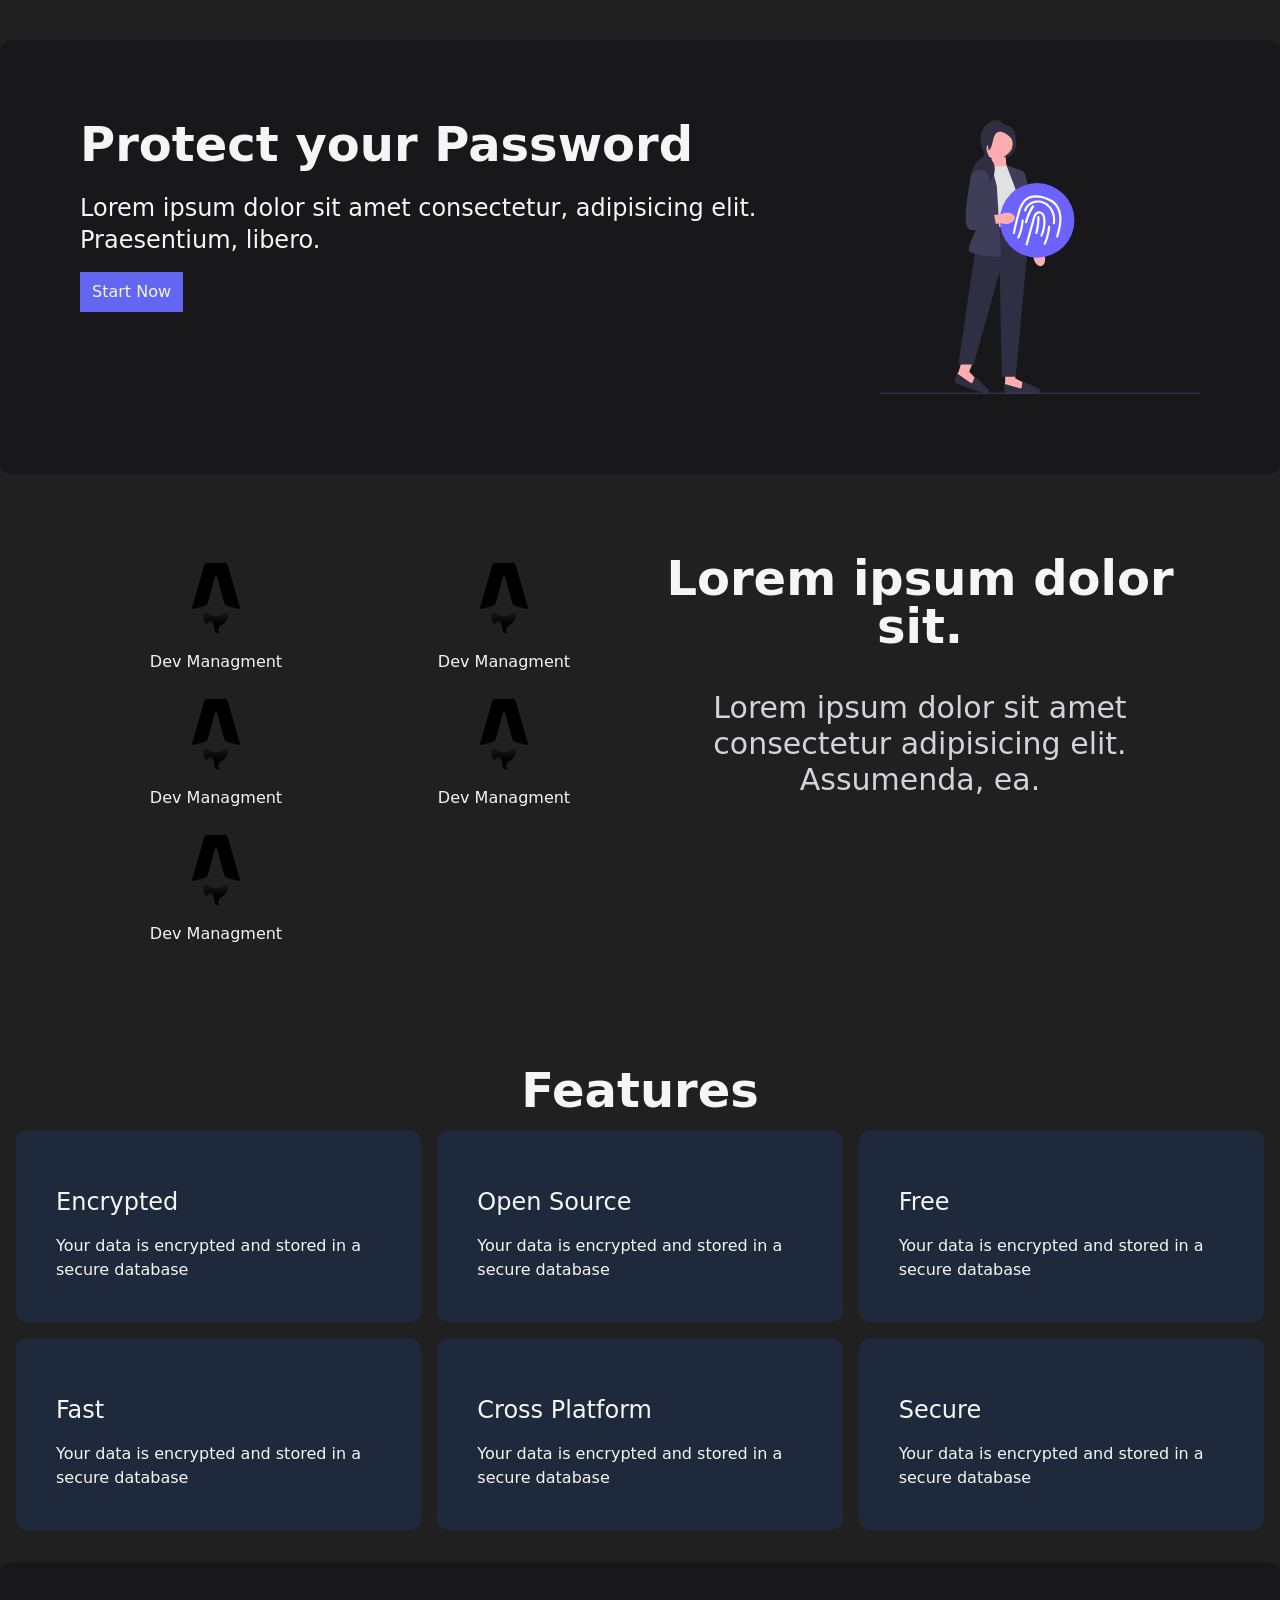
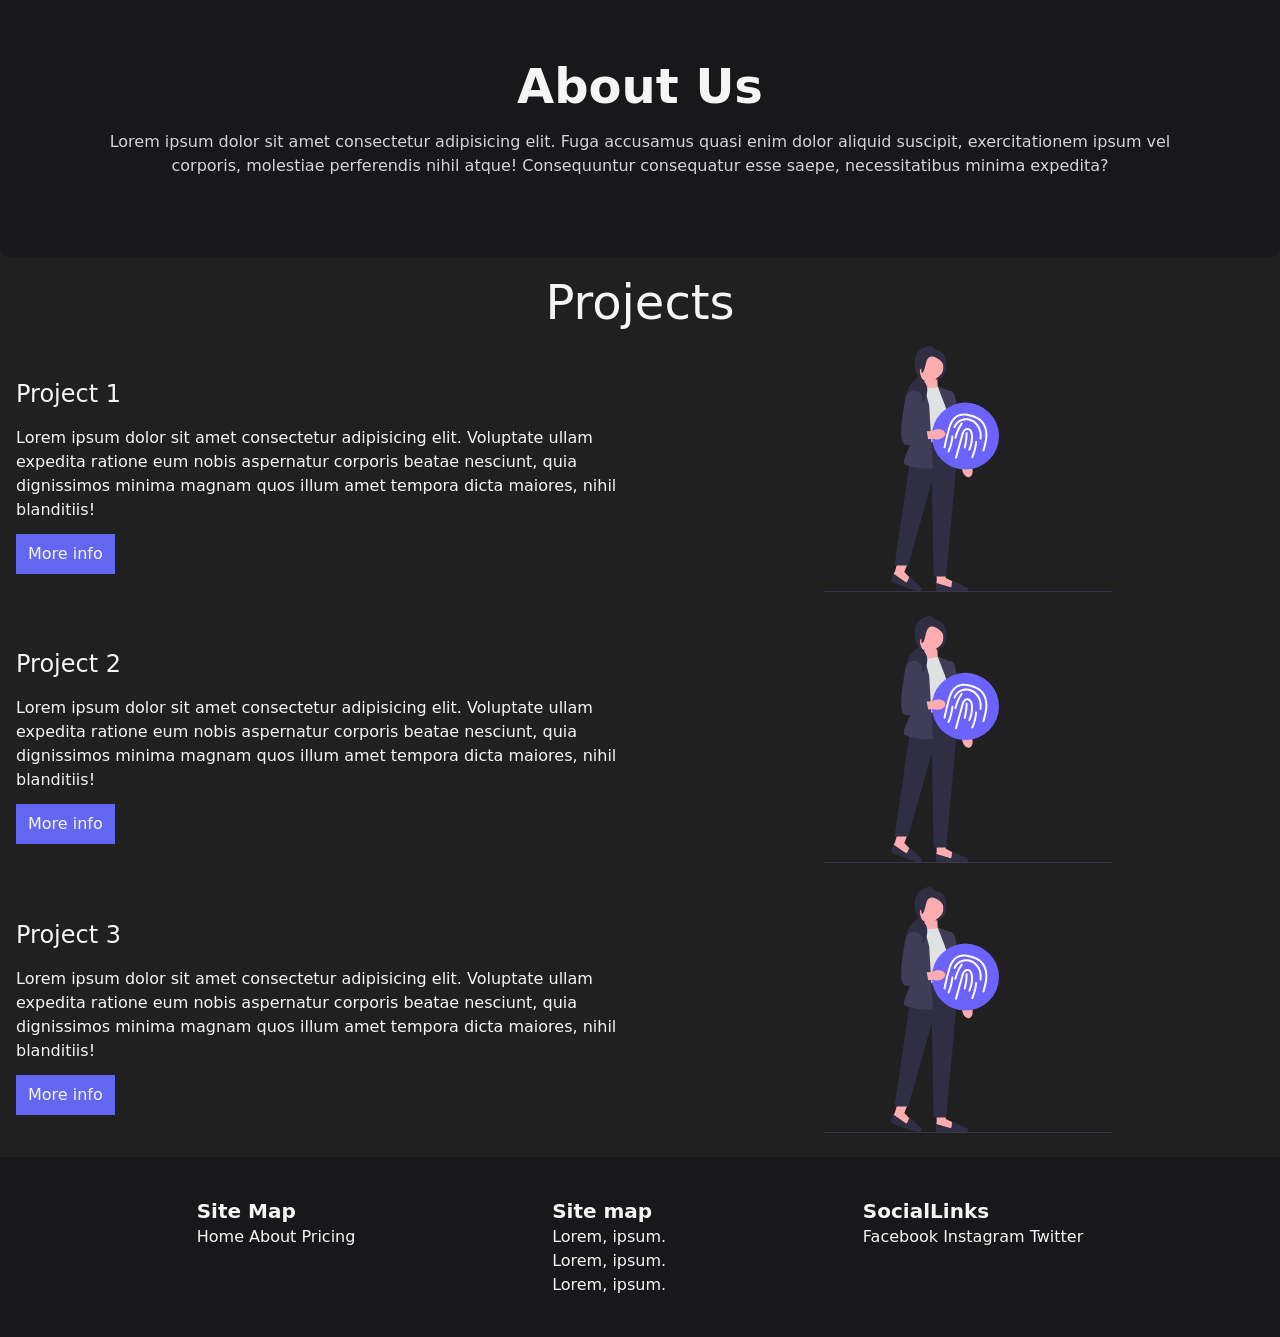
==== index.html @ 0c5e1792 "Updates" ====
<!DOCTYPE html>
<html lang="en">
  <head>
    <meta charset="UTF-8">
    <meta http-equiv="X-UA-Compatible" content="IE=edge">
    <meta name="viewport" content="width=device-width, initial-scale=1.0">
    <title>Astro Landing-Bienvenidos</title>
  <link rel="stylesheet" href="/_astro/about.255d7c47.css" /></head>
  <body>
    <main class="mx-auto container md:pt-10">
      <header class="bg-zinc-900 flex flex-col md:flex-row  p-20 gap-3 text-center md:text-left rounded-xl">
    <div>
        <h1 class="text-5xl font-bold pb-2">Protect your Password</h1>
        <p class="my-4 text-2xl">Lorem ipsum dolor sit amet consectetur, adipisicing elit. Praesentium, libero.</p>
        <button class="bg-indigo-500 px-3 py-2 hover:bg-indigo-400">Start Now</button>
    </div>
    <img class="w-80" src="images/fingerprint.svg" alt="">
</header><section class="flex flex-col py-10 md:flex-row md:p-20 gap-y-10">
    <div class="flex-1 grid grid-cols-2 gap-4">
        <div class="text-center">
            <img src="favicon.svg" class="w-20 m-auto">
            <p class="mt-4">Dev Managment</p>
        </div>
        <div class="text-center">
            <img src="favicon.svg" class="w-20 m-auto">
            <p class="mt-4">Dev Managment</p>
        </div>
        <div class="text-center">
            <img src="favicon.svg" class="w-20 m-auto">
            <p class="mt-4">Dev Managment</p>
        </div>
        <div class="text-center">
            <img src="favicon.svg" class="w-20 m-auto">
            <p class="mt-4">Dev Managment</p>
        </div>
        <div class="text-center">
            <img src="favicon.svg" class="w-20 m-auto">
            <p class="mt-4">Dev Managment</p>
        </div>
    </div>
    <div class="flex flex-1 flex-col gap-10 text-center">
        <h2 class="text-5xl font-bold">Lorem ipsum dolor sit.</h2>
        <p class="text-3xl text-zinc-300">Lorem ipsum dolor sit amet consectetur adipisicing elit. Assumenda, ea.</p>
    </div>
</section><h1 class="text-center font-bold text-5xl mt-10">Features</h1>

<div class="grid md:grid-cols-3 gap-4 p-4 ">
  <div class="bg-slate-800 p-10 rounded-xl">
        <h2 class="text-2xl font-bol my-4">Encrypted</h2>
        <p>Your data is encrypted and stored in a secure database</p>
      </div><div class="bg-slate-800 p-10 rounded-xl">
        <h2 class="text-2xl font-bol my-4">Open Source</h2>
        <p>Your data is encrypted and stored in a secure database</p>
      </div><div class="bg-slate-800 p-10 rounded-xl">
        <h2 class="text-2xl font-bol my-4">Free</h2>
        <p>Your data is encrypted and stored in a secure database</p>
      </div><div class="bg-slate-800 p-10 rounded-xl">
        <h2 class="text-2xl font-bol my-4">Fast</h2>
        <p>Your data is encrypted and stored in a secure database</p>
      </div><div class="bg-slate-800 p-10 rounded-xl">
        <h2 class="text-2xl font-bol my-4">Cross Platform</h2>
        <p>Your data is encrypted and stored in a secure database</p>
      </div><div class="bg-slate-800 p-10 rounded-xl">
        <h2 class="text-2xl font-bol my-4">Secure</h2>
        <p>Your data is encrypted and stored in a secure database</p>
      </div>
</div><section class="bg-zinc-900 p-20 rounded-xl my-4 text-center">
    <h2 class="text-5xl font-bold my-5">About Us</h2>
    <p class="text-zinc-300">Lorem ipsum dolor sit amet consectetur adipisicing elit. Fuga accusamus quasi enim dolor aliquid suscipit, exercitationem ipsum vel corporis, molestiae perferendis nihil atque! Consequuntur consequatur esse saepe, necessitatibus minima expedita?</p>
</section><h2 class="fon-bold text-5xl my-5 text-center m-8">Projects</h2>

<div class="flex flex-col md:flex-row text-center md:text-left mb-6">
      <div class="flex-1 p-4">
        <h2 class="text-2xl font-bol my-4">Project 1</h2>
        <p class="my-3">Lorem ipsum dolor sit amet consectetur adipisicing elit. Voluptate ullam expedita ratione eum nobis aspernatur corporis beatae nesciunt, quia dignissimos minima magnam quos illum amet tempora dicta maiores, nihil blanditiis!</p>
        <button class="bg-indigo-500 px-3 py-2 hover:bg-indigo-400">
            More info
        </button>
      </div>
      <div class="flex-1">
        <img src="images/fingerprint.svg" alt="icon" class="w-72 m-auto">
      </div>
    </div><div class="flex flex-col md:flex-row text-center md:text-left mb-6">
      <div class="flex-1 p-4">
        <h2 class="text-2xl font-bol my-4">Project 2</h2>
        <p class="my-3">Lorem ipsum dolor sit amet consectetur adipisicing elit. Voluptate ullam expedita ratione eum nobis aspernatur corporis beatae nesciunt, quia dignissimos minima magnam quos illum amet tempora dicta maiores, nihil blanditiis!</p>
        <button class="bg-indigo-500 px-3 py-2 hover:bg-indigo-400">
            More info
        </button>
      </div>
      <div class="flex-1">
        <img src="images/fingerprint.svg" alt="icon" class="w-72 m-auto">
      </div>
    </div><div class="flex flex-col md:flex-row text-center md:text-left mb-6">
      <div class="flex-1 p-4">
        <h2 class="text-2xl font-bol my-4">Project 3</h2>
        <p class="my-3">Lorem ipsum dolor sit amet consectetur adipisicing elit. Voluptate ullam expedita ratione eum nobis aspernatur corporis beatae nesciunt, quia dignissimos minima magnam quos illum amet tempora dicta maiores, nihil blanditiis!</p>
        <button class="bg-indigo-500 px-3 py-2 hover:bg-indigo-400">
            More info
        </button>
      </div>
      <div class="flex-1">
        <img src="images/fingerprint.svg" alt="icon" class="w-72 m-auto">
      </div>
    </div>
    </main>
    <footer class="bg-zinc-900 flex py-10 gap-4 ">
   <div class="container mx-auto flex flex-col justify-evenly text-center md:text-left md:flex-row gap-y-4">
    <div>
        <h4 class="font-bold text-xl">Site Map</h4>
        <a href="/">Home</a>
        <a href="/about">About</a>
        <a href="/pricing">Pricing</a>
    </div>
    <div>
        <h4 class="font-bold text-xl">Site map</h4>
        <p>Lorem, ipsum.</p>
        <p>Lorem, ipsum.</p>
        <p>Lorem, ipsum.</p>
    </div>
    <div>
        <h4 class="font-bold text-xl">SocialLinks</h4>
        <a href="/">Facebook</a>
        <a href="/about">Instagram</a>
        <a href="/pricing">Twitter</a>
    </div>
   </div>
</footer>
</body></html>
---- _astro/about.255d7c47.css ----
*,:before,:after{box-sizing:border-box;border-width:0;border-style:solid;border-color:#e5e7eb}:before,:after{--tw-content: ""}html{line-height:1.5;-webkit-text-size-adjust:100%;-moz-tab-size:4;-o-tab-size:4;tab-size:4;font-family:ui-sans-serif,system-ui,-apple-system,BlinkMacSystemFont,Segoe UI,Roboto,Helvetica Neue,Arial,Noto Sans,sans-serif,"Apple Color Emoji","Segoe UI Emoji",Segoe UI Symbol,"Noto Color Emoji";font-feature-settings:normal}body{margin:0;line-height:inherit}hr{height:0;color:inherit;border-top-width:1px}abbr:where([title]){-webkit-text-decoration:underline dotted;text-decoration:underline dotted}h1,h2,h3,h4,h5,h6{font-size:inherit;font-weight:inherit}a{color:inherit;text-decoration:inherit}b,strong{font-weight:bolder}code,kbd,samp,pre{font-family:ui-monospace,SFMono-Regular,Menlo,Monaco,Consolas,Liberation Mono,Courier New,monospace;font-size:1em}small{font-size:80%}sub,sup{font-size:75%;line-height:0;position:relative;vertical-align:baseline}sub{bottom:-.25em}sup{top:-.5em}table{text-indent:0;border-color:inherit;border-collapse:collapse}button,input,optgroup,select,textarea{font-family:inherit;font-size:100%;font-weight:inherit;line-height:inherit;color:inherit;margin:0;padding:0}button,select{text-transform:none}button,[type=button],[type=reset],[type=submit]{-webkit-appearance:button;background-color:transparent;background-image:none}:-moz-focusring{outline:auto}:-moz-ui-invalid{box-shadow:none}progress{vertical-align:baseline}::-webkit-inner-spin-button,::-webkit-outer-spin-button{height:auto}[type=search]{-webkit-appearance:textfield;outline-offset:-2px}::-webkit-search-decoration{-webkit-appearance:none}::-webkit-file-upload-button{-webkit-appearance:button;font:inherit}summary{display:list-item}blockquote,dl,dd,h1,h2,h3,h4,h5,h6,hr,figure,p,pre{margin:0}fieldset{margin:0;padding:0}legend{padding:0}ol,ul,menu{list-style:none;margin:0;padding:0}textarea{resize:vertical}input::-moz-placeholder,textarea::-moz-placeholder{opacity:1;color:#9ca3af}input::placeholder,textarea::placeholder{opacity:1;color:#9ca3af}button,[role=button]{cursor:pointer}:disabled{cursor:default}img,svg,video,canvas,audio,iframe,embed,object{display:block;vertical-align:middle}img,video{max-width:100%;height:auto}[hidden]{display:none}*,:before,:after{--tw-border-spacing-x: 0;--tw-border-spacing-y: 0;--tw-translate-x: 0;--tw-translate-y: 0;--tw-rotate: 0;--tw-skew-x: 0;--tw-skew-y: 0;--tw-scale-x: 1;--tw-scale-y: 1;--tw-pan-x: ;--tw-pan-y: ;--tw-pinch-zoom: ;--tw-scroll-snap-strictness: proximity;--tw-ordinal: ;--tw-slashed-zero: ;--tw-numeric-figure: ;--tw-numeric-spacing: ;--tw-numeric-fraction: ;--tw-ring-inset: ;--tw-ring-offset-width: 0px;--tw-ring-offset-color: #fff;--tw-ring-color: rgb(59 130 246 / .5);--tw-ring-offset-shadow: 0 0 #0000;--tw-ring-shadow: 0 0 #0000;--tw-shadow: 0 0 #0000;--tw-shadow-colored: 0 0 #0000;--tw-blur: ;--tw-brightness: ;--tw-contrast: ;--tw-grayscale: ;--tw-hue-rotate: ;--tw-invert: ;--tw-saturate: ;--tw-sepia: ;--tw-drop-shadow: ;--tw-backdrop-blur: ;--tw-backdrop-brightness: ;--tw-backdrop-contrast: ;--tw-backdrop-grayscale: ;--tw-backdrop-hue-rotate: ;--tw-backdrop-invert: ;--tw-backdrop-opacity: ;--tw-backdrop-saturate: ;--tw-backdrop-sepia: }::backdrop{--tw-border-spacing-x: 0;--tw-border-spacing-y: 0;--tw-translate-x: 0;--tw-translate-y: 0;--tw-rotate: 0;--tw-skew-x: 0;--tw-skew-y: 0;--tw-scale-x: 1;--tw-scale-y: 1;--tw-pan-x: ;--tw-pan-y: ;--tw-pinch-zoom: ;--tw-scroll-snap-strictness: proximity;--tw-ordinal: ;--tw-slashed-zero: ;--tw-numeric-figure: ;--tw-numeric-spacing: ;--tw-numeric-fraction: ;--tw-ring-inset: ;--tw-ring-offset-width: 0px;--tw-ring-offset-color: #fff;--tw-ring-color: rgb(59 130 246 / .5);--tw-ring-offset-shadow: 0 0 #0000;--tw-ring-shadow: 0 0 #0000;--tw-shadow: 0 0 #0000;--tw-shadow-colored: 0 0 #0000;--tw-blur: ;--tw-brightness: ;--tw-contrast: ;--tw-grayscale: ;--tw-hue-rotate: ;--tw-invert: ;--tw-saturate: ;--tw-sepia: ;--tw-drop-shadow: ;--tw-backdrop-blur: ;--tw-backdrop-brightness: ;--tw-backdrop-contrast: ;--tw-backdrop-grayscale: ;--tw-backdrop-hue-rotate: ;--tw-backdrop-invert: ;--tw-backdrop-opacity: ;--tw-backdrop-saturate: ;--tw-backdrop-sepia: }.container{width:100%}@media (min-width: 640px){.container{max-width:640px}}@media (min-width: 768px){.container{max-width:768px}}@media (min-width: 1024px){.container{max-width:1024px}}@media (min-width: 1280px){.container{max-width:1280px}}@media (min-width: 1536px){.container{max-width:1536px}}.m-auto{margin:auto}.m-8{margin:2rem}.mx-auto{margin-left:auto;margin-right:auto}.my-4{margin-top:1rem;margin-bottom:1rem}.my-5{margin-top:1.25rem;margin-bottom:1.25rem}.my-3{margin-top:.75rem;margin-bottom:.75rem}.mt-10{margin-top:2.5rem}.mt-4{margin-top:1rem}.mb-6{margin-bottom:1.5rem}.flex{display:flex}.grid{display:grid}.w-80{width:20rem}.w-20{width:5rem}.w-72{width:18rem}.flex-1{flex:1 1 0%}.grid-cols-2{grid-template-columns:repeat(2,minmax(0,1fr))}.flex-col{flex-direction:column}.justify-evenly{justify-content:space-evenly}.gap-4{gap:1rem}.gap-3{gap:.75rem}.gap-10{gap:2.5rem}.gap-y-4{row-gap:1rem}.gap-y-10{row-gap:2.5rem}.rounded-xl{border-radius:.75rem}.bg-zinc-900{--tw-bg-opacity: 1;background-color:rgb(24 24 27 / var(--tw-bg-opacity))}.bg-slate-800{--tw-bg-opacity: 1;background-color:rgb(30 41 59 / var(--tw-bg-opacity))}.bg-indigo-500{--tw-bg-opacity: 1;background-color:rgb(99 102 241 / var(--tw-bg-opacity))}.p-20{padding:5rem}.p-4{padding:1rem}.p-10{padding:2.5rem}.py-10{padding-top:2.5rem;padding-bottom:2.5rem}.px-3{padding-left:.75rem;padding-right:.75rem}.py-2{padding-top:.5rem;padding-bottom:.5rem}.pb-2{padding-bottom:.5rem}.text-center{text-align:center}.text-xl{font-size:1.25rem;line-height:1.75rem}.text-5xl{font-size:3rem;line-height:1}.text-2xl{font-size:1.5rem;line-height:2rem}.text-3xl{font-size:1.875rem;line-height:2.25rem}.font-bold{font-weight:700}.text-zinc-300{--tw-text-opacity: 1;color:rgb(212 212 216 / var(--tw-text-opacity))}.hover\:bg-indigo-400:hover{--tw-bg-opacity: 1;background-color:rgb(129 140 248 / var(--tw-bg-opacity))}@media (min-width: 768px){.md\:grid-cols-3{grid-template-columns:repeat(3,minmax(0,1fr))}.md\:flex-row{flex-direction:row}.md\:p-20{padding:5rem}.md\:pt-10{padding-top:2.5rem}.md\:text-left{text-align:left}}body{background:#202020;color:#f5f5f5}
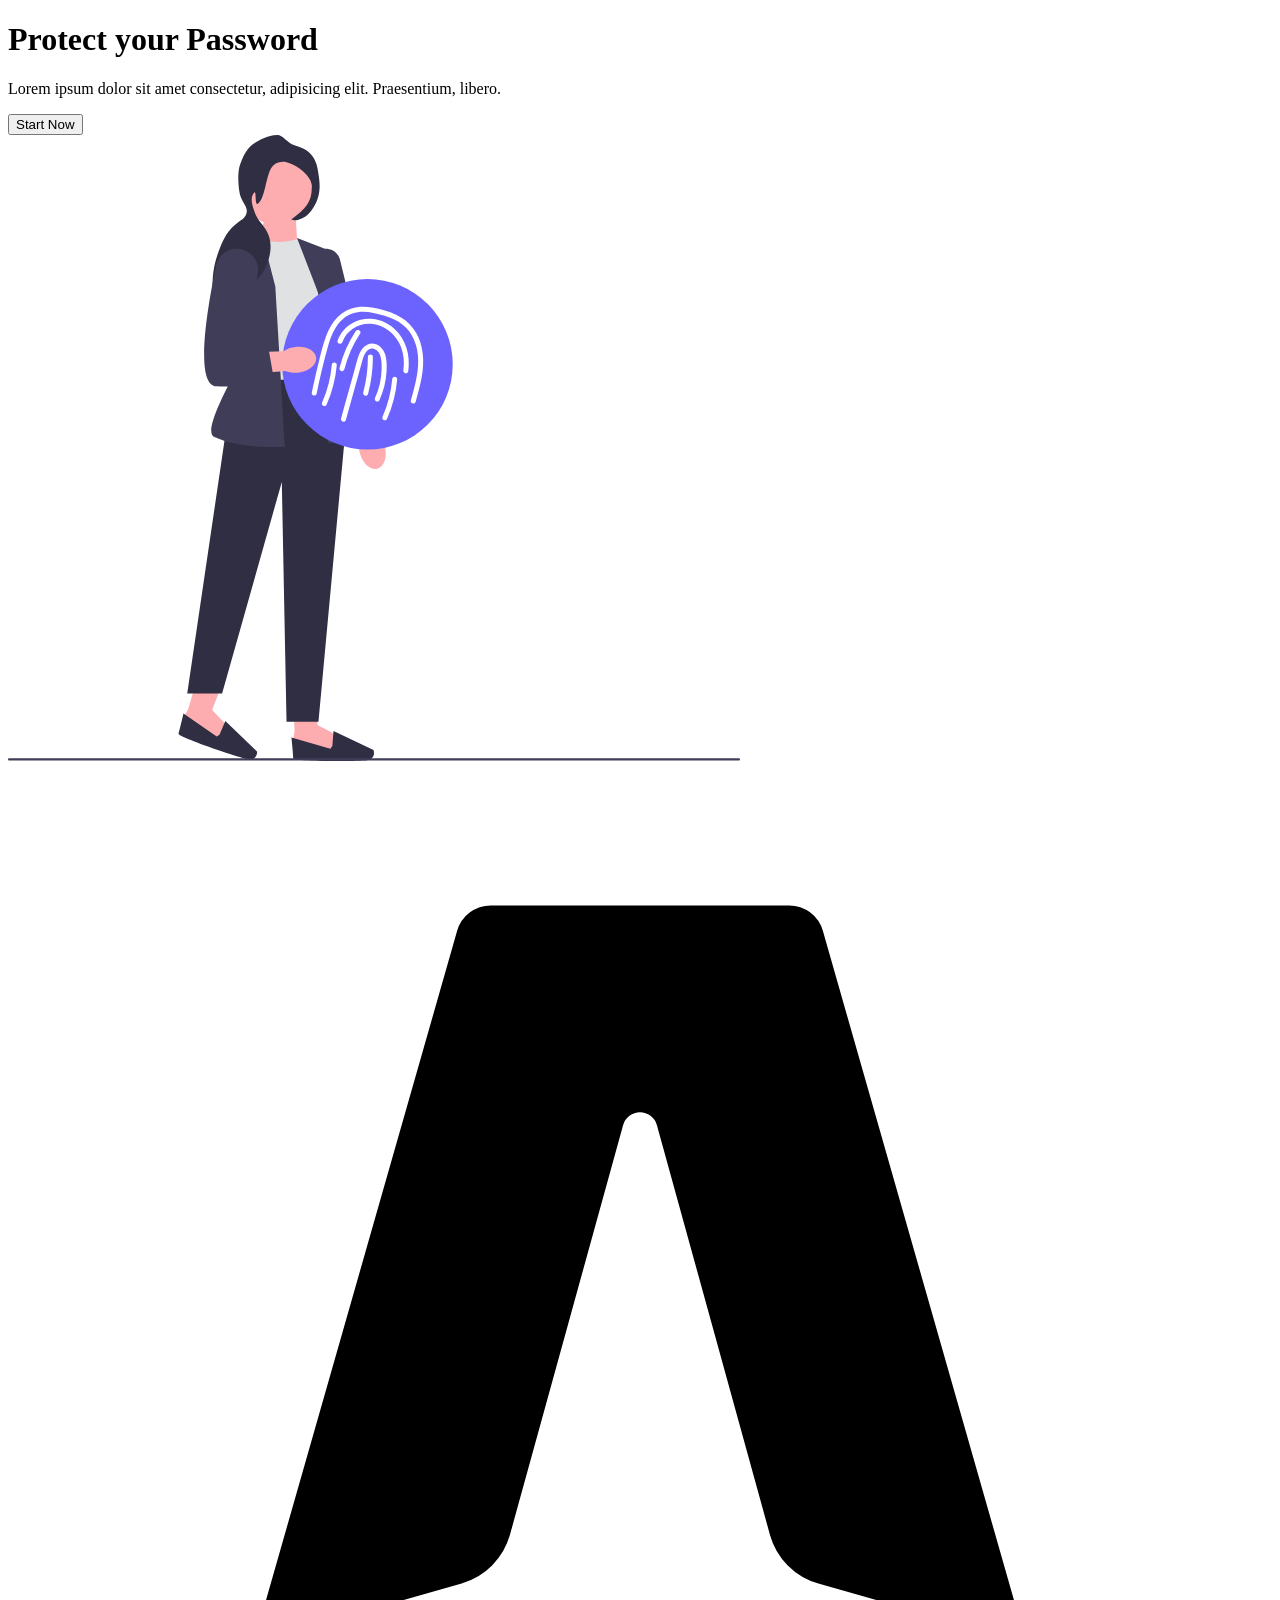
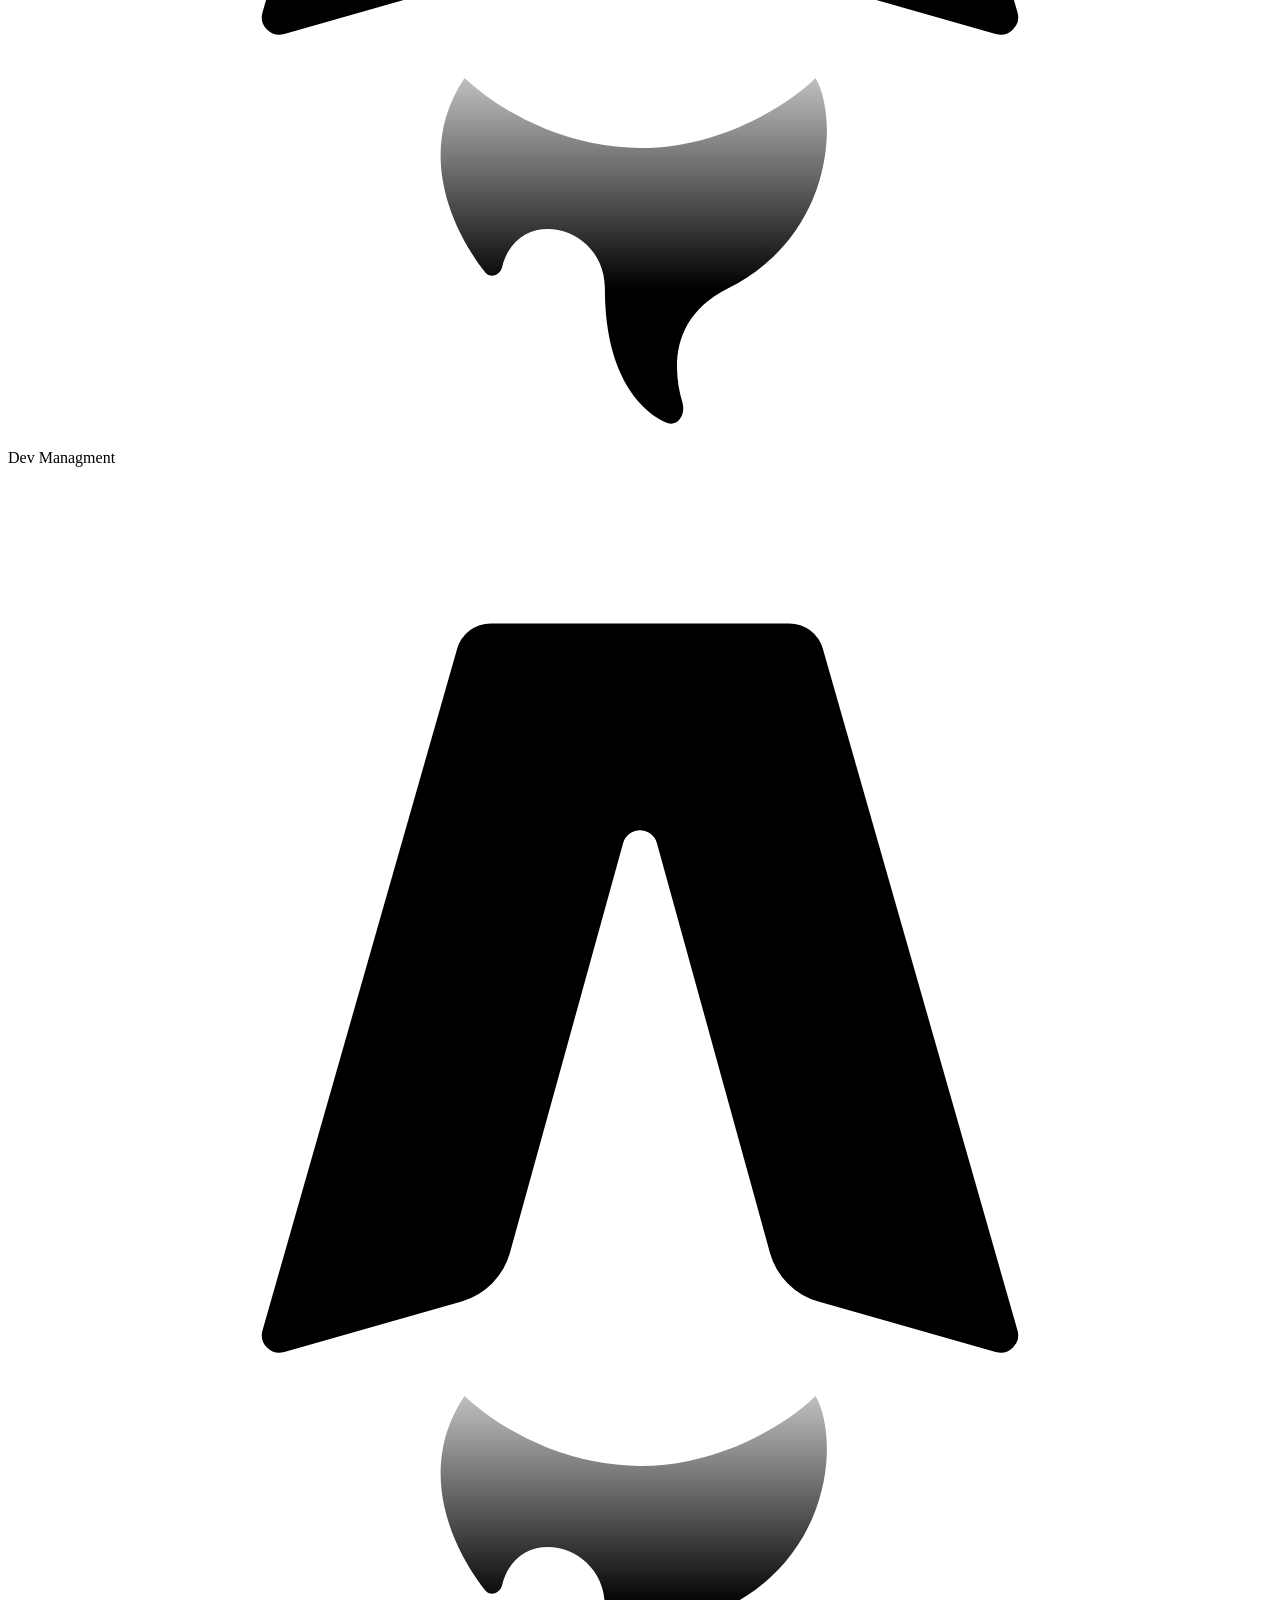
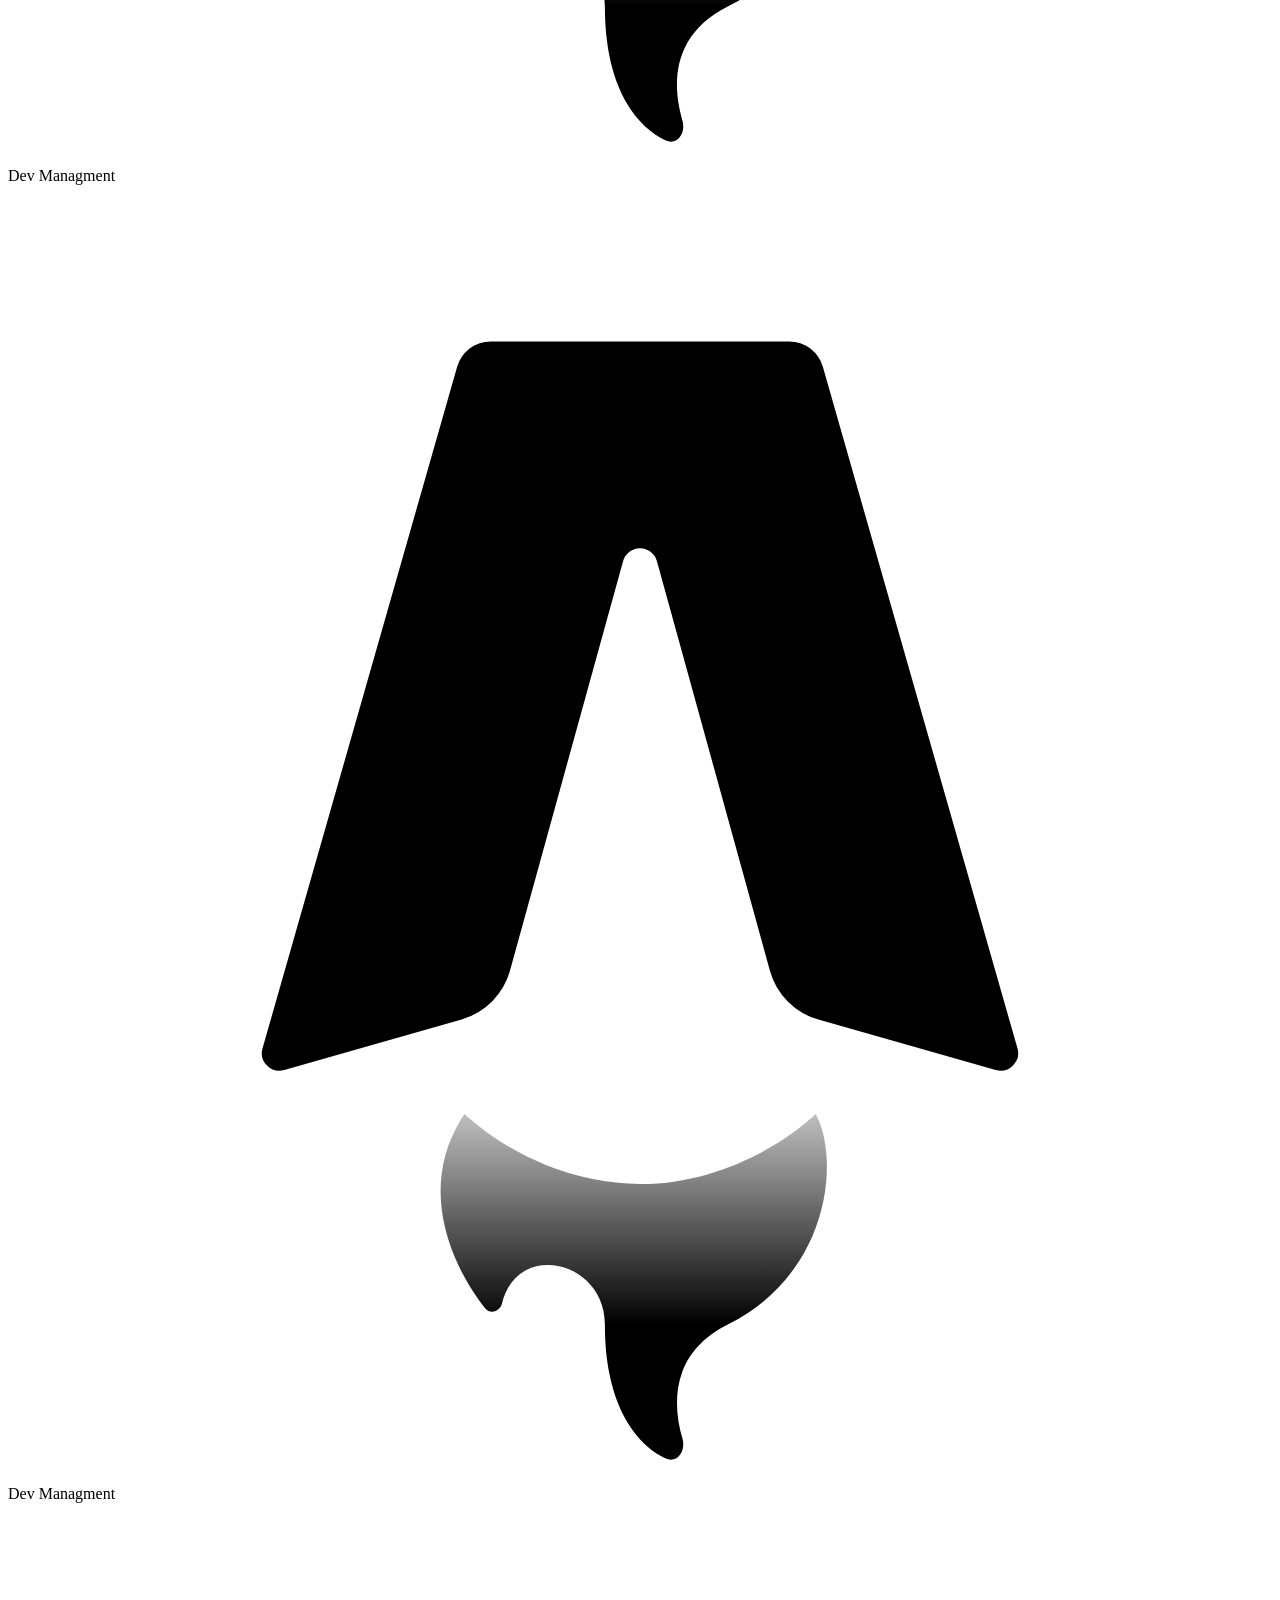
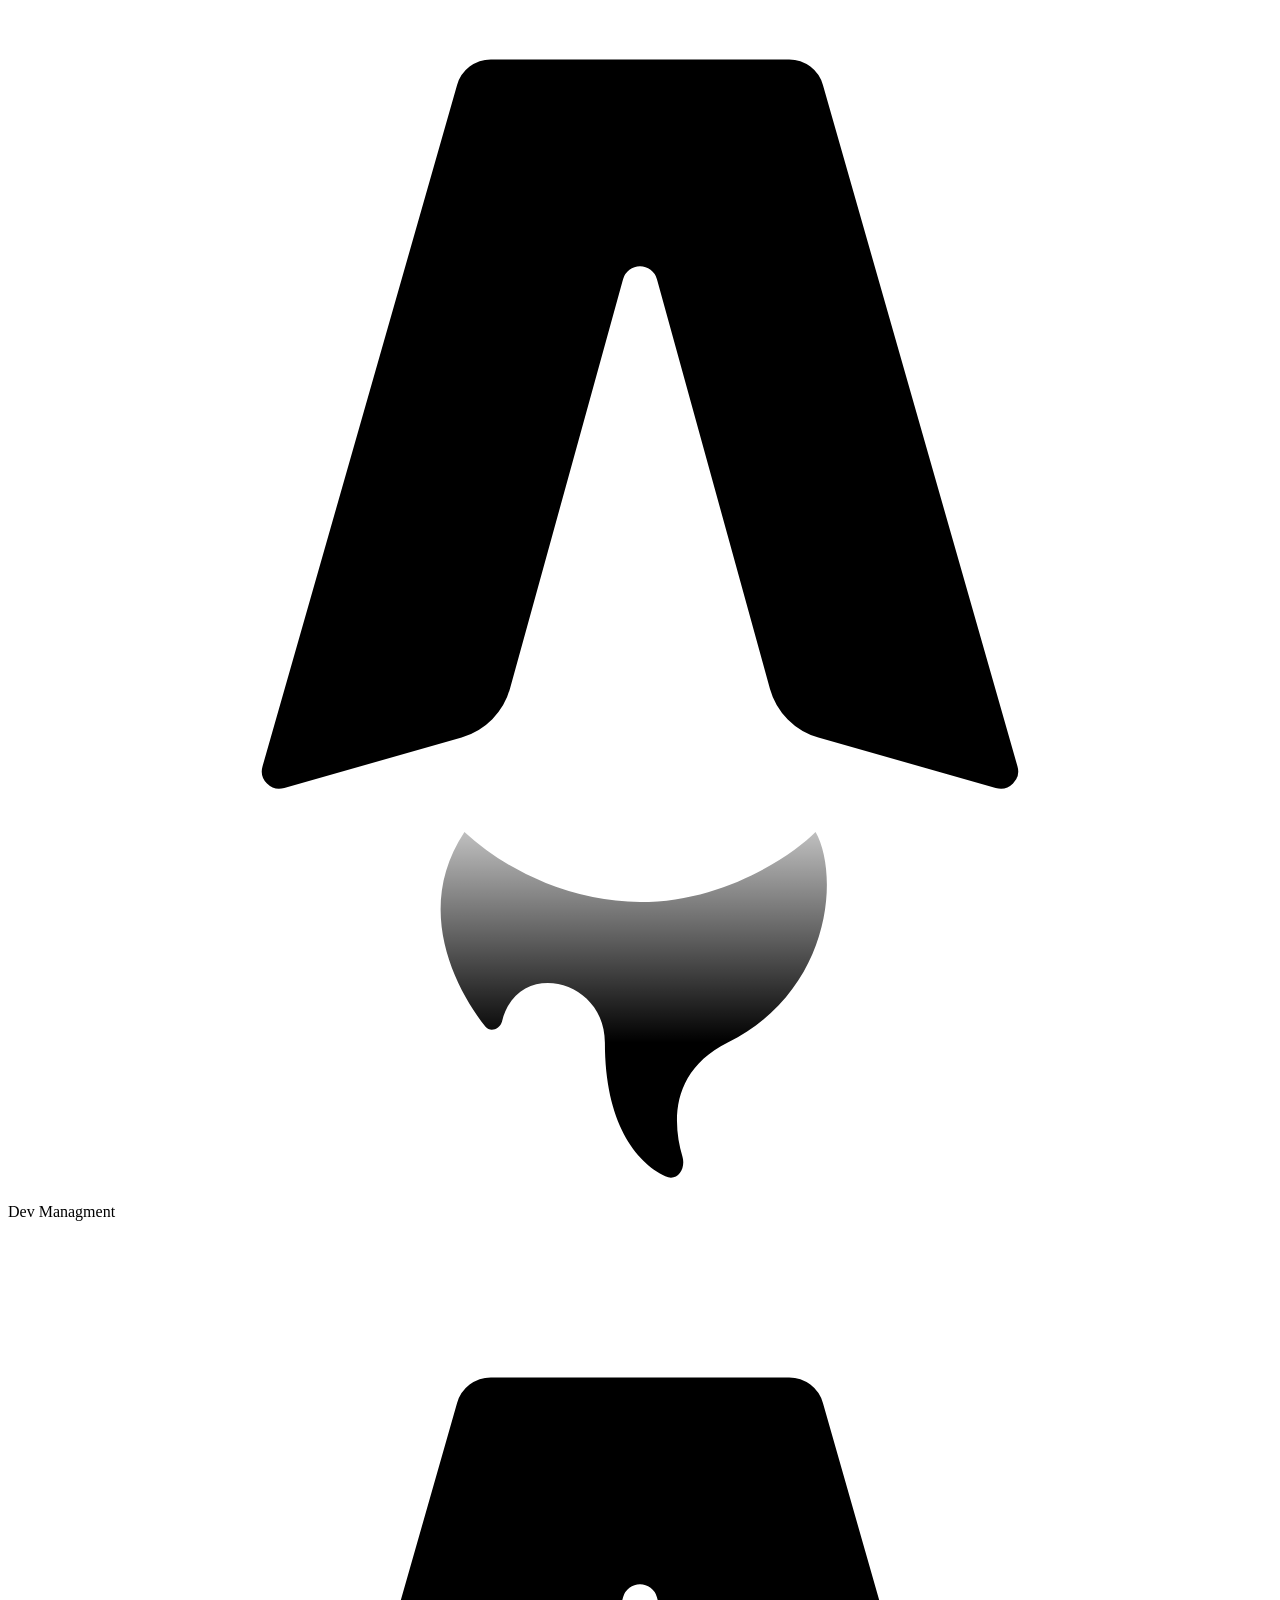
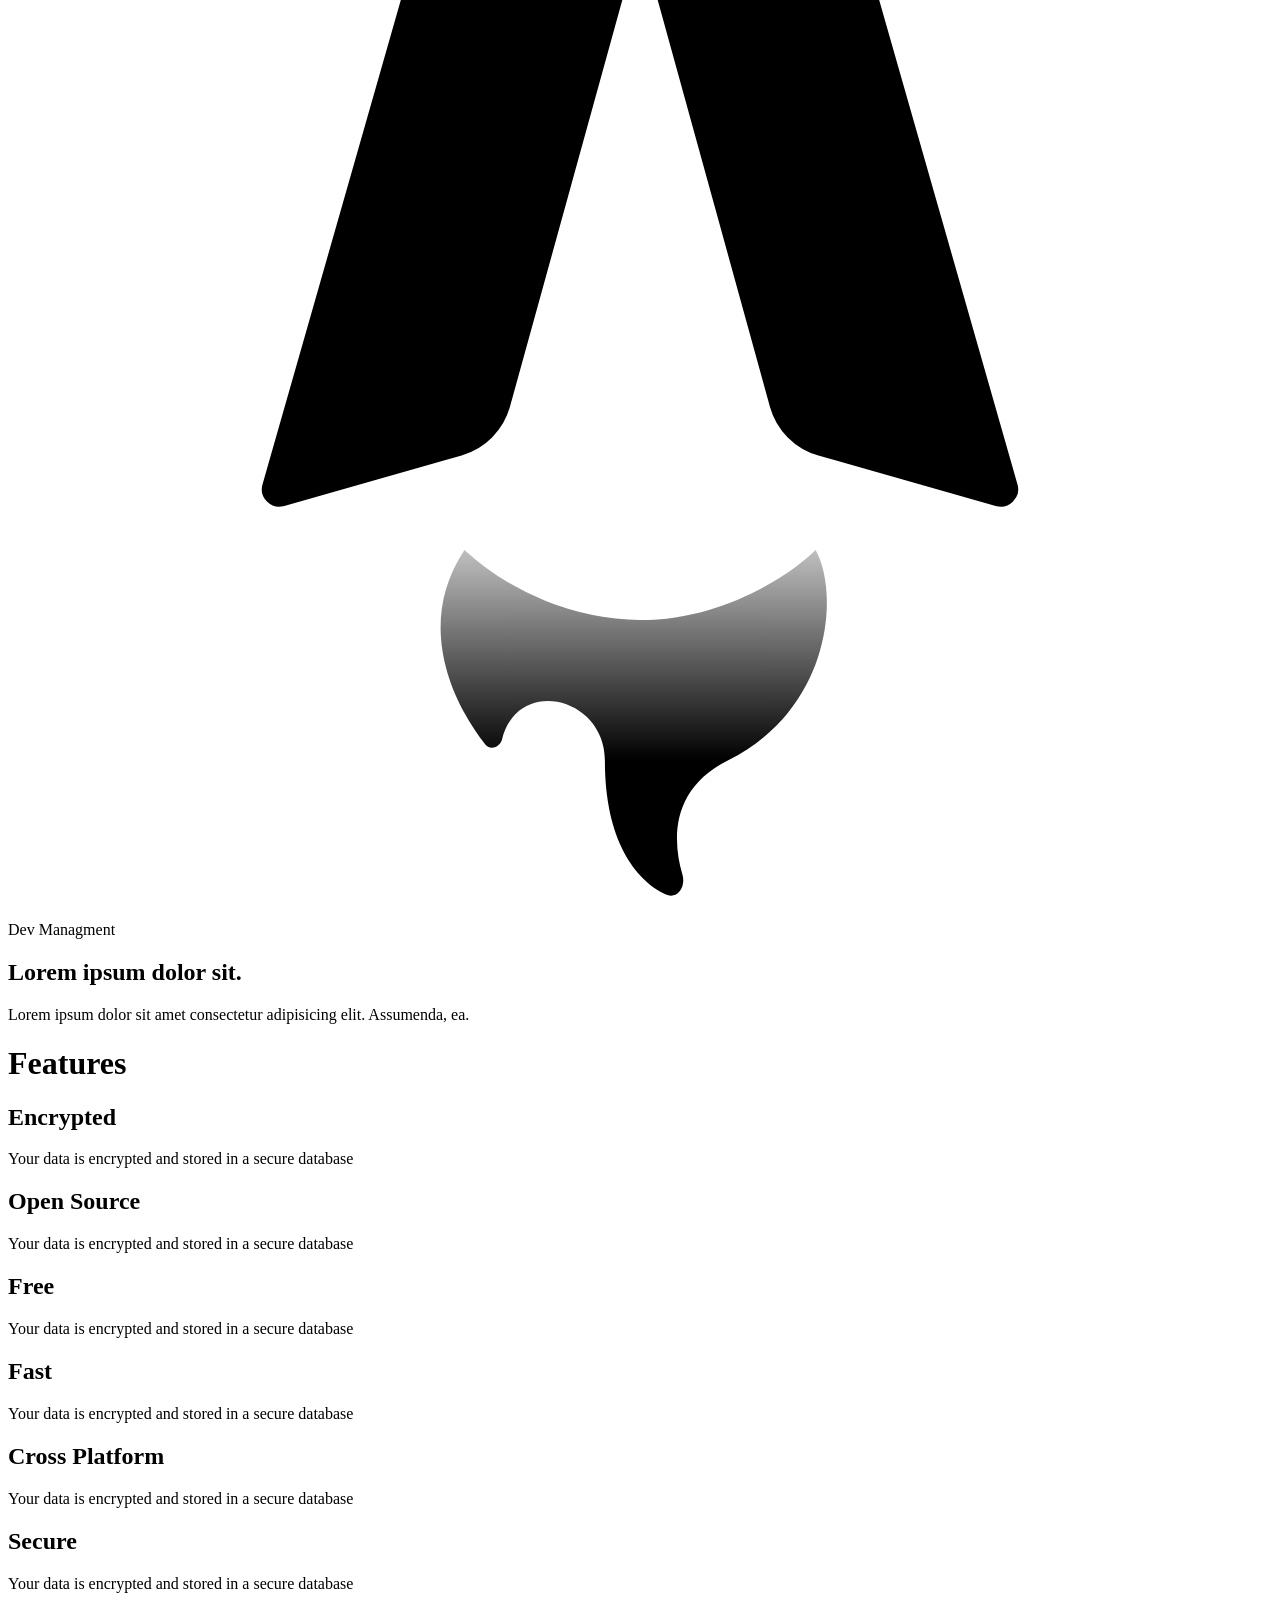
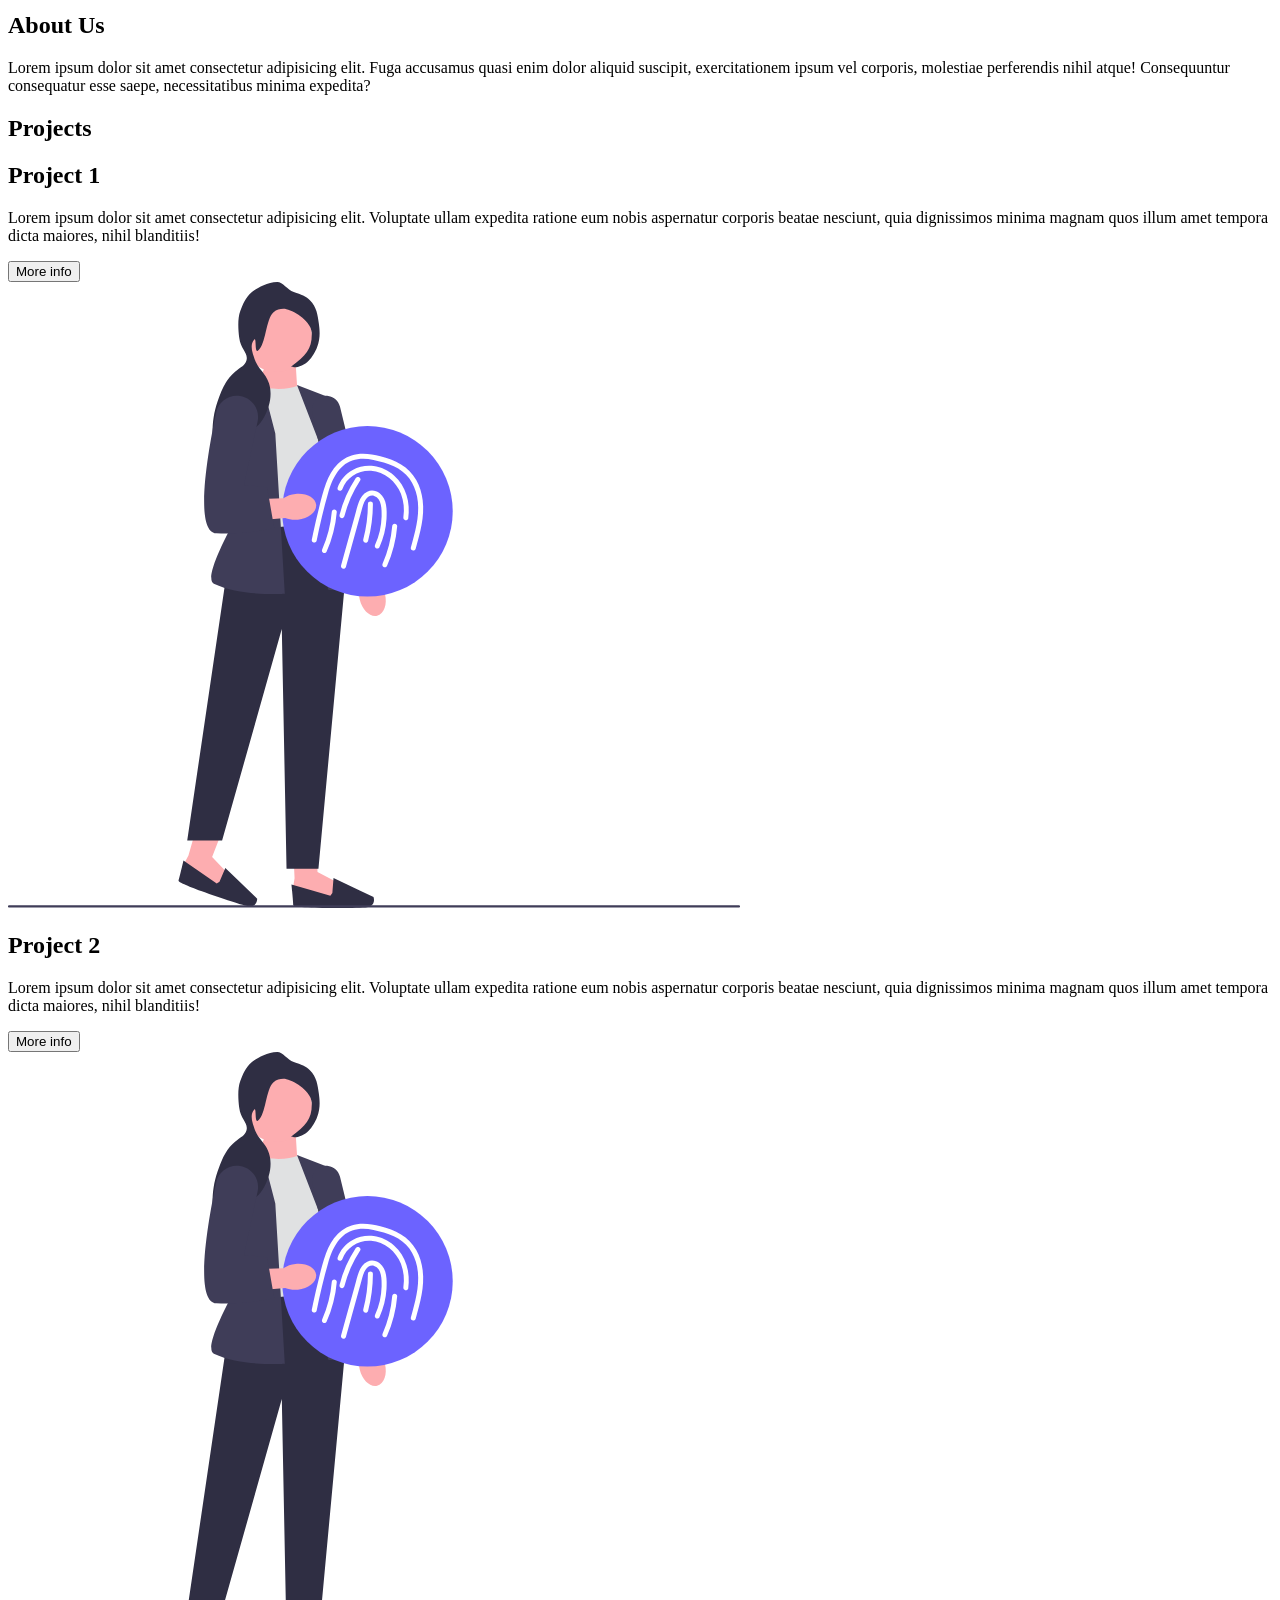
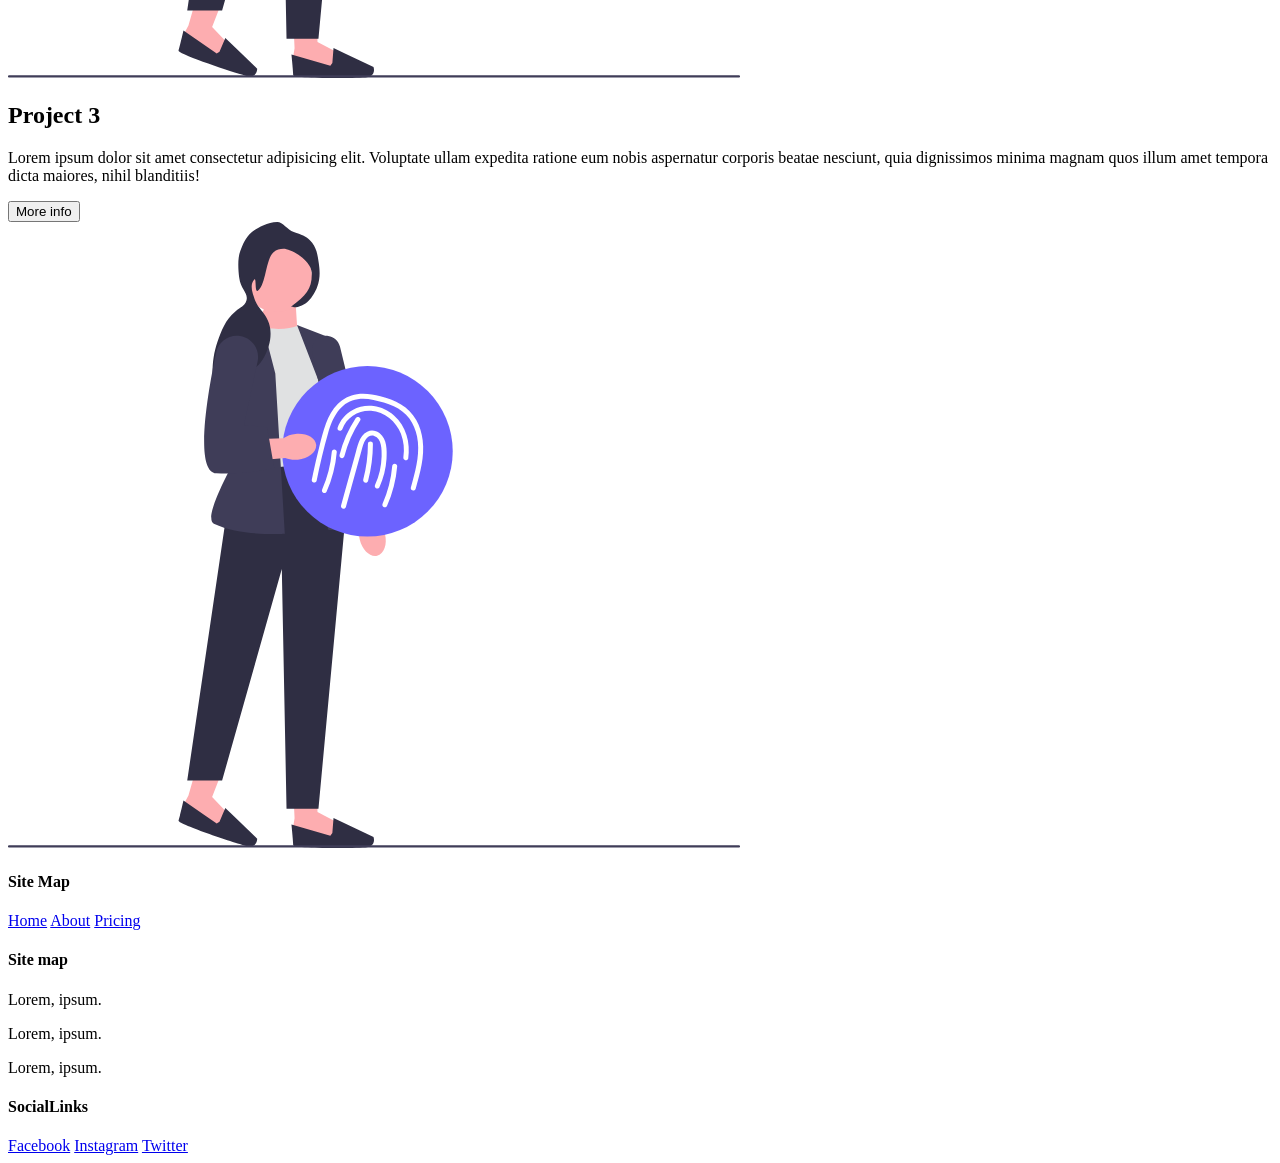
==== commit 276b77dd: "Updates" ====
--- a/index.html
+++ b/index.html
@@ -5,7 +5,7 @@
     <meta http-equiv="X-UA-Compatible" content="IE=edge">
     <meta name="viewport" content="width=device-width, initial-scale=1.0">
     <title>Astro Landing-Bienvenidos</title>
-  <link rel="stylesheet" href="/_astro/about.255d7c47.css" /></head>
+  <link rel="stylesheet" href="/astro-curso-landing/_astro/about.255d7c47.css" /></head>
   <body>
     <main class="mx-auto container md:pt-10">
       <header class="bg-zinc-900 flex flex-col md:flex-row  p-20 gap-3 text-center md:text-left rounded-xl">
